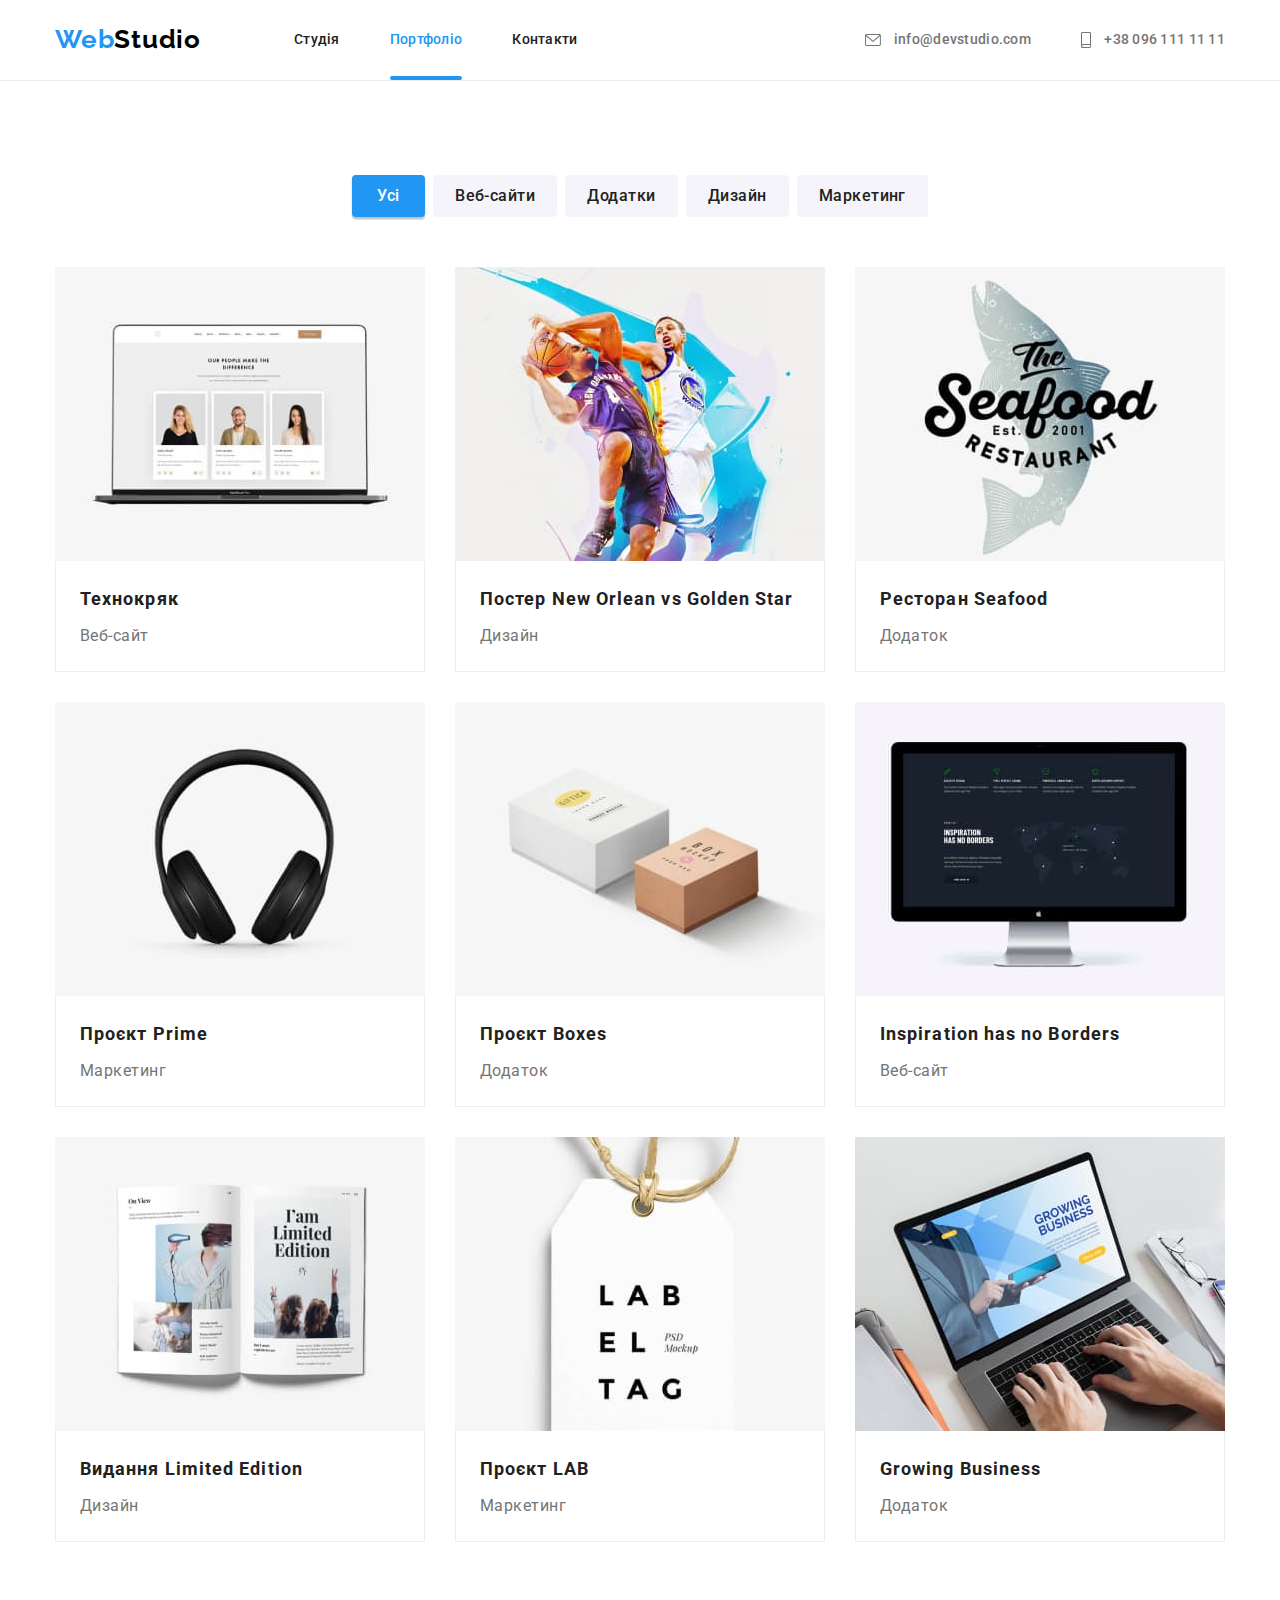
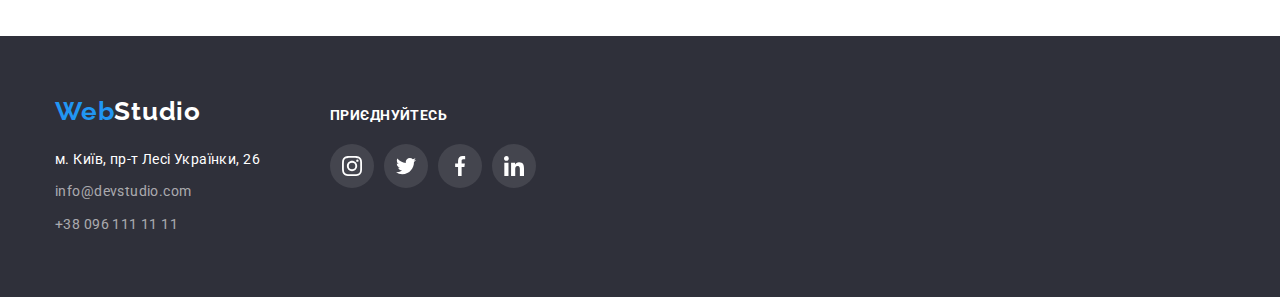
==== portfolio.html @ e6bd4885 "start" ====
<!DOCTYPE html>
<html lang="uk">

  <head>
    <meta charset="UTF-8" />
    <meta http-equiv="X-UA-Compatible" content="IE=edge" />
    <meta name="viewport" content="width=device-width, initial-scale=1.0" />
    <link rel="preconnect" href="https://fonts.googleapis.com" />
    <link rel="preconnect" href="https://fonts.gstatic.com" crossorigin />
    <link
      href="https://fonts.googleapis.com/css2?family=Raleway:wght@700&family=Roboto:wght@400;500;700;900&display=swap"
      rel="stylesheet" />
    <link rel="stylesheet" href="https://cdn.jsdelivr.net/npm/modern-normalize@1.1.0/modern-normalize.min.css" />
    <link rel="stylesheet" href="./css/styles.css" />
    <title>Портфоліо</title>
  </head>

  <body>
    <header class="page-header">
      <div class="container page-header-container">
        <nav class="page-nav">
          <a class="logo logo-header" href="./index.html">Web<span class="logo-beginning">Studio</span>
          </a>
          <ul class="list-nav">
            <li class="nav-item">
              <a href="./index.html" class="list-nav-item item ">Студія</a>
            </li>
            <li class="nav-item">
              <a href="./portfolio.html" class="list-nav-item item current ">Портфоліо</a>
            </li>
            <li class="nav-item">
              <a href="" class="list-nav-item item">Контакти</a>
            </li>
          </ul>
        </nav>
        <ul class="list-contacts">
          <li class="nav-item">

            <a href="mailto:info@devstudio.com" class="list-contacts-item item" aria-label="емайл">
              <svg class="icon-contacts" width="16" height="12">
                <use href="./images/icons.svg#icon-mail"></use>
              </svg>
              info@devstudio.com</a>
          </li>
          <li class="nav-item">
            <a href="tel:+380961111111" class="list-contacts-item item">
              <svg class="icon-contacts" width="10" height="16">
                <use href="./images/icons.svg#icon-smartphone"></use>
              </svg>
              +38 096 111 11 11</a>
          </li>
        </ul>
      </div>
    </header>
    <main>
      <section class=" section">
        <div class="container">
          <h1 class="visually-hidden">Портфоліо</h1>
          <ul class="filter list">
            <li><button type="button" class="filter-btn filter-active">Усі</button></li>
            <li><button type="button" class="filter-btn">Веб-сайти</button></li>
            <li><button type="button" class="filter-btn">Додатки</button></li>
            <li><button type="button" class="filter-btn">Дизайн</button></li>
            <li><button type="button" class="filter-btn">Маркетинг</button></li>
          </ul>
          <ul class="project-list list">
            <li class="project-item">
              <a class="project-card project-card-wrapper item" href="">
                <div class="project-list-img-wrapper">
                  <img src="./images/technocracy.jpg" alt="Ноутбук" width="370" height="294" />
                  <p class="overlay">Ресурс пропонує комплексні пропозиції з різним рівнем функціоналу та сервісів. Все
                    це дозволить відвідувачу отримати вичерпні відомості про компанію чи приватну особу.
                  </p>

                </div>

                <div class="card">
                  <h2 class="project-title">Технокряк</h2>
                  <p class="project-text">Веб-сайт</p>
                </div>
              </a>

            </li>
            <li class="project-item">
              <a class="project-card  project-card-wrapper item" href="">
                <div class="project-list-img-wrapper">
                  <img src="./images/poster.jpg" alt="Два боскетболіта" width="370" height="294" />
                  <p class="overlay">Ресурс пропонує комплексні пропозиції з різним рівнем функціоналу та сервісів. Все
                    це дозволить відвідувачу отримати вичерпні відомості про компанію чи приватну особу.
                  </p>
                </div>
                <div class="card">
                  <h2 class="project-title">Постер New Orlean vs Golden Star</h2>
                  <p class="project-text">Дизайн</p>
                </div>
              </a>
            </li>
            <li class="project-item">
              <a class="project-card project-card-wrapper item" href="">
                <div class="project-list-img-wrapper">
                  <img src="./images/restaurant.jpg" alt="Логотип ресторану у вигляді риби" width="370" height="294" />
                  <p class="overlay">Ресурс пропонує комплексні пропозиції з різним рівнем функціоналу та сервісів. Все
                    це дозволить відвідувачу отримати вичерпні відомості про компанію чи приватну особу.
                  </p>
                </div>
                <div class="card">
                  <h2 class="project-title">Ресторан Seafood</h2>
                  <p class="project-text">Додаток</p>
                </div>
              </a>
            </li>
            <li class="project-item">
              <a class="project-card project-card-wrapper item" href="">
                <div class="project-list-img-wrapper">
                  <img src="./images/project-prime.jpg" alt="Навушники" width="370" height="294" />
                  <p class="overlay">Ресурс пропонує комплексні пропозиції з різним рівнем функціоналу та сервісів. Все
                    це дозволить відвідувачу отримати вичерпні відомості про компанію чи приватну особу.
                  </p>
                </div>
                <div class="card">
                  <h2 class="project-title">Проєкт Prime</h2>
                  <p class="project-text">Маркетинг</p>
                </div>

              </a>

            </li>
            <li class="project-item">
              <a class="project-card project-card-wrapper item" href="">
                <div class="project-list-img-wrapper">
                  <img src="./images/project-boxes.jpg" alt="Дві коробки" width="370" height="294" />
                  <p class="overlay">Ресурс пропонує комплексні пропозиції з різним рівнем функціоналу та сервісів. Все
                    це дозволить відвідувачу отримати вичерпні відомості про компанію чи приватну особу.
                  </p>
                </div>
                <div class="card">
                  <h2 class="project-title">Проєкт Boxes</h2>
                  <p class="project-text">Додаток</p>
                </div>

              </a>

            </li>
            <li class="project-item">
              <a class="project-card project-card-wrapper item" href="">
                <div class="project-list-img-wrapper">
                  <img src="./images/inspirations-has-no-borders.jpg" alt="Монітор компьютера" width="370"
                    height="294" />
                  <p class="overlay">Ресурс пропонує комплексні пропозиції з різним рівнем функціоналу та сервісів. Все
                    це дозволить відвідувачу отримати вичерпні відомості про компанію чи приватну особу.
                  </p>
                </div>
                <div class="card">
                  <h2 class="project-title">Inspiration has no Borders</h2>
                  <p class="project-text">Веб-сайт</p>
                </div>

              </a>

            </li>
            <li class="project-item">
              <a class="project-card project-card-wrapper item" href="">
                <div class="project-list-img-wrapper">
                  <img src="./images/edition.jpg" alt="Журнал" width="370" height="294" />
                  <p class="overlay">Ресурс пропонує комплексні пропозиції з різним рівнем функціоналу та сервісів. Все
                    це дозволить відвідувачу отримати вичерпні відомості про компанію чи приватну особу.
                  </p>
                </div>
                <div class="card">
                  <h2 class="project-title">Видання Limited Edition</h2>
                  <p class="project-text">Дизайн</p>
                </div>
              </a>
            </li>
            <li class="project-item">
              <a class="project-card project-card-wrapper item" href="">
                <div class="project-list-img-wrapper">
                  <img src="./images/project-lab.jpg" alt="Бірка" width="370" height="294" />
                  <p class="overlay">Ресурс пропонує комплексні пропозиції з різним рівнем функціоналу та сервісів. Все
                    це дозволить відвідувачу отримати вичерпні відомості про компанію чи приватну особу.
                  </p>
                </div>
                <div class="card">
                  <h2 class="project-title">Проєкт LAB</h2>
                  <p class="project-text">Маркетинг</p>
                </div>
              </a>

            </li>
            <li class="project-item">
              <a class="project-card project-card-wrapper item" href="">
                <div class="project-list-img-wrapper">
                  <img src="./images/growing-business.jpg" alt="Ноутбук" width="370" height="294" />
                  <p class="overlay">Ресурс пропонує комплексні пропозиції з різним рівнем функціоналу та сервісів. Все
                    це дозволить відвідувачу отримати вичерпні відомості про компанію чи приватну особу.
                  </p>
                </div>
                <div class="card">
                  <h2 class="project-title">Growing Business</h2>
                  <p class="project-text">Додаток</p>
                </div>
              </a>


            </li class="project-item">
          </ul>
        </div>

      </section>
    </main>
    <footer class="end">
      <div class="container footer">
        <address class="footer-address">
          <a class="logo logo-footer" href="./index.html">Web<span class="logo-end">Studio</span>
          </a>
          <ul class="end-list">
            <li class="end-item">
              <a href="https://goo.gl/maps/i76kAnxAng7i5AZp6" target="_blank" rel="noopener noreferrer nofollow"
                class="end-list-item item maps">м. Київ, пр-т Лесі Українки, 26</a>
            </li>
            <li class="end-item">
              <a href="mailto:info@devstudio.com" class="end-list-item item">info@devstudio.com</a>
            </li>
            <li class="end-item">
              <a href="tel:+380961111111" class="end-list-item item">+38 096 111 11 11</a>
            </li>
          </ul>
        </address>
        <div class="footer-social">
          <p class="footer-text-social">приєднуйтесь</p>
          <ul class="footer-social-list">
            <li class="footer-social-list-item">
              <a href="" class=" social-list-link footer-social-list-link">
                <svg aria-label="іконка інстаграму " class="footer-social-list-icon" width="20" height="20">
                  <use href="./images/icons.svg#icon-instagram"></use>
                </svg>
              </a>
            </li>
            <li class="footer-social-list-item">
              <a href="" class="social-list-link footer-social-list-link">
                <svg aria-label="іконка твітеру " class="footer-social-list-icon" width="20" height="20">
                  <use href="./images/icons.svg#icon-twitter"></use>
                </svg>
              </a>
            </li>
            <li class="footer-social-list-item">
              <a href="" class="social-list-link footer-social-list-link">
                <svg aria-label="іконка фейсбуку " class="footer-social-list-icon" width="20" height="20">
                  <use href="./images/icons.svg#icon-facebook"></use>
                </svg>
              </a>
            </li>
            <li class="footer-social-list-item">
              <a href="" class="social-list-link footer-social-list-link">
                <svg aria-label="іконка лінкедіну " class="footer-social-list-icon" width="20" height="20">
                  <use href="./images/icons.svg#icon-linkedin"></use>
                </svg>
              </a>
            </li>
          </ul>

        </div>

      </div>
    </footer>
  </body>

</html>
---- css/styles.css ----
:root {
    --accent-color: #2196F3;
    --primari-text-color-teme-dark: #ffffff;
    --secondary-text-color-teme-dark: rgba(255, 255, 255, 0.6);
    --primari-text-color-teme-light: #757575;
    --secondary-text-color-teme-light: #212121;
    --fon-teme-dark: #2F303A;
    --fon-teme-light: #F5F5F5;
    --color-logo-header: #000;
    --color-logo-footer: #fff;
    --color-btn-active: #188CE8;
    --color-btn: #F5F4FA;
    --color-boody: #ffffff;
    --normal-font-weding: font-weight: 400;
    --transition-dur-and-func: 250ms cubic-bezier(0.4, 0, 0.2, 1);
}

h1,
h2,
h3,
p {
    margin-top: 0;
    margin-bottom: 0;
}

ul {
    margin-top: 0;
    margin-bottom: 0;
    padding-left: 0;
    list-style: none;
}

img {
    display: block;
    min-width: 100%;
    height: auto;
}

body {
    font-family: 'Roboto', sans-serif;
    background-color: var(--color-boody);
    color: var(--primari-text-color-teme-light);
    font-weight: var(--normal-font-weding);

}

.container {
    width: 1200px;
    margin-left: auto;
    margin-right: auto;
    padding-left: 15px;
    padding-right: 15px;

}

/* HEADER */
.page-header {
    border-bottom: 1px solid #ECECEC;
}

.logo {
    font-family: 'Raleway', sans-serif;
    font-weight: 700;
    font-size: 26px;
    line-height: 1.2;
    letter-spacing: 0.03em;
    color: var(--accent-color);
    text-decoration: none;

}

.logo-header {
    margin-right: 93px;
}


.logo-beginning {
    color: var(--color-logo-header);
}

.item {
    text-decoration: none;

}

.logo-header,
.list-nav-item,
.list-contacts-item {
    padding-top: 24px;
    padding-bottom: 25px;
}

.page-nav,
.page-header-container,
.list-nav,
.list-contacts {
    display: flex;
    align-items: center;

}

.page-header-container,
.list-nav,
.list-contacts {
    column-gap: 50px;

}

.icon-contacts {
    margin-right: 10px;
    fill: currentColor;
    vertical-align: middle;
}


.list-contacts {
    margin-left: auto;
}

.list-nav,
.list-contacts {
    font-weight: 500;
    font-size: 14px;
    line-height: 1.14;
    letter-spacing: 0.02em;
}

.list-nav-item {
    position: relative;
    color: var(--secondary-text-color-teme-light);
    transition: color var(--transition-dur-and-func);
}

.list-contacts-item {
    color: var(--primari-text-color-teme-light);
    transition: color var(--transition-dur-and-func);
}

.list-nav-item:hover,
.list-nav-item:focus {
    color: var(--accent-color);
}

.list-contacts-item:hover,
.list-contacts-item:focus {
    color: var(--accent-color);

}

.list-nav .item.current {
    color: var(--accent-color);
}

.current::after {
    content: '';
    position: absolute;
    display: block;
    width: 100%;
    height: 4px;
    border-radius: 2px;
    background-color: var(--accent-color);
    bottom: -8px;

}


/* HERO */
.hero {
    max-width: 1600px;
    height: 600px;
    margin-left: auto;
    margin-right: auto;
    padding-top: 200px;
    padding-bottom: 200px;
    background-color: #C4C4C4;
    text-align: center;
    background-image: linear-gradient(rgba(47, 48, 58, 0.4), rgba(47, 48, 58, 0.4)),
        url(../images/hero.jpg);
    background-repeat: no-repeat;
    background-position: center;
    background-size: cover;


}

.hero-title {
    margin-bottom: 30px;
    width: 700px;
    margin-left: auto;
    margin-right: auto;


    font-weight: 900;
    font-size: 44px;
    line-height: 1.36;
    letter-spacing: 0.06em;
    text-transform: uppercase;
    color: var(--primari-text-color-teme-dark);
}

.title {
    text-align: center;
    margin-bottom: 50px;
    font-weight: 700;
    font-size: 36px;
    line-height: 1.16;
    letter-spacing: 0.03em;
    color: var(--secondary-text-color-teme-light);
}

.hero-btn {
    padding-top: 10px;
    padding-bottom: 10px;
    padding-left: 32px;
    padding-right: 32px;


    font-weight: 700;
    font-size: 16px;
    line-height: 1.87;
    letter-spacing: 0.06em;
    cursor: pointer;
    background-color: var(--accent-color);
    color: var(--primari-text-color-teme-dark);
    border: 0;
    box-shadow: 0px 4px 4px rgba(0, 0, 0, 0.15);
    border-radius: 4px;
    border-color: transparent;
    transition: background-color var(--transition-dur-and-func);


}

.hero-btn:hover,
.hero-btn:focus {
    background-color: var(--color-btn-active);
}

/* ADVANTAGES */
.bcg-icon-advantage {
    display: flex;
    justify-content: center;
    align-items: center;
    height: 120px;
    background: #F5F4FA;
    border-radius: 4px;
    margin-bottom: 30px;
}

.icon-advantage {}

.section {
    padding-top: 94px;
    padding-bottom: 94px;
}

.advantages-list {
    display: flex;
}

.advantage-item {
    width: calc((100% - 90px) / 4);
    margin-right: 30px;
}

.advantage-item:nth-child(4n) {
    margin-right: 0;
}


.visually-hidden {
    position: absolute;
    white-space: nowrap;
    width: 1px;
    height: 1px;
    overflow: hidden;
    border: 0;
    padding: 0;
    clip: rect(0 0 0 0);
    clip-path: inset(50%);
    margin: -1px;
}

.advantage-title {
    margin-bottom: 10px;
    font-weight: 700;
    font-size: 14px;
    line-height: 1.14;
    letter-spacing: 0.03em;
    text-transform: uppercase;
    color: var(--secondary-text-color-teme-light);

}

.advantage-text {
    font-size: 14px;
    line-height: 1.71;
    letter-spacing: 0.03em;
}

/* CREATION */
.creation {
    padding-top: 0;
}

.creation-list {
    display: flex;
}

.creation-list-item {
    width: calc((100% - 60px) / 3);
    margin-right: 30px;
}

.creation-list-item:nth-child(3n) {
    margin-right: 0;
}

.creation-card {
    position: relative;
}

.creation-text {
    position: absolute;
    display: flex;
    justify-content: center;
    align-items: center;
    font-weight: 700;
    font-size: 14px;
    line-height: 1.14;
    text-align: center;
    letter-spacing: 0.03em;
    text-transform: uppercase;
    color: #FFFFFF;
    background-color: rgba(47, 48, 58, 0.8);
    bottom: 0;
    width: 100%;
    height: 70px;


}


/* TEAM */
.team {
    text-align: center;
    background: #F5F5F5;

}

.team-list {
    display: flex;

}

.team-list-item {
    width: calc((100% - 90px) / 4);
    margin-right: 30px;
    background: #fff;
    box-shadow: 0px 1px 3px rgba(0, 0, 0, 0.12), 0px 1px 1px rgba(0, 0, 0, 0.14), 0px 2px 1px rgba(0, 0, 0, 0.2);
    border-radius: 0px 0px 4px 4px;
}

.team-list-item:nth-child(4n) {
    margin-right: 0;
}

.team-worker {
    margin-bottom: 10px;
    font-weight: 500;
    font-size: 16px;
    line-height: 1.18;
    letter-spacing: 0.03em;
    color: var(--secondary-text-color-teme-light);
}

.team-jobs {
    font-size: 16px;
    line-height: 1.18;
    letter-spacing: 0.03em;
    margin-bottom: 16px;
}

.team-info {
    padding-top: 30px;
    padding-right: 30px;
    padding-left: 30px;
    padding-bottom: 30px;

}

.team-social-list,
.footer-social-list {
    display: flex;
    justify-content: center;
    column-gap: 10px;
}

.social-list-link {
    display: flex;
    align-items: center;
    justify-content: center;
    width: 44px;
    height: 44px;
    border-radius: 50%;
    background-color: #ffffff;
    transition: background-color var(--transition-dur-and-func);
}

.social-list-icon {
    fill: #AFB1B8;
    transition: fill var(--transition-dur-and-func);
}

.social-list-link:hover,
.social-list-link:focus {
    background-color: var(--accent-color);
}

.social-list-link:hover .social-list-icon,
.social-list-link:focus .social-list-icon {
    fill: #ffffff;
}

/* CUSTOMERS */
.customers-list {
    display: flex;
}

.customers-list-item {
    width: calc((100% - 150px) / 6);
    margin-right: 30px;

}

.customers-link {
    display: flex;
    justify-content: center;
    align-items: center;
    height: 92px;
    border: 1px solid #AFB1B8;
    border-radius: 4px;
    transition: border var(--transition-dur-and-func);

}

.customers-list-item:nth-child(6n) {
    margin-right: 0;
}

.icon-customers {
    fill: #AFB1B8;
    transition: fill var(--transition-dur-and-func);
}

.customers-link:hover,
.customers-link:focus {
    border: 1px solid var(--accent-color);
    border-radius: 4px;

}

.customers-link:hover .icon-customers,
.customers-link:focus .icon-customers {
    fill: var(--accent-color);

}


/* FOOTER */
address {
    font-style: normal;
    margin-right: 70px;
}

.end {
    padding-top: 60px;
    padding-bottom: 60px;
    background-color: var(--fon-teme-dark);
}

.logo-footer {
    display: inline-block;
    margin-bottom: 20px;
}

.logo-end {
    color: var(--color-logo-footer);
}


.end-list-item {
    font-size: 14px;
    line-height: 1.71;
    letter-spacing: 0.03em;
    color: var(--secondary-text-color-teme-dark);
    transition: color var(--transition-dur-and-func);

}

.end-item:not(:last-child) {
    margin-bottom: 9px;
}

.end-list-item:hover,
.end-list-item:focus {
    color: var(--accent-color);
}

.maps {
    color: var(--primari-text-color-teme-dark);

}

.footer-social-list-link {
    background: rgba(255, 255, 255, 0.1);
}

.footer-social-list-icon {
    fill: #fff;
}

.footer-text-social {
    font-weight: 700;
    font-size: 14px;
    line-height: 1.14;
    letter-spacing: 0.03em;
    text-transform: uppercase;
    color: #FFFFFF;
    margin-bottom: 20px;

}

.footer {
    display: flex;
    align-items: baseline;
}


/* PORTFOLIO */

.filter {
    margin-bottom: 50px;
    display: flex;
    justify-content: center;
    column-gap: 8px;


}

.filter-btn {
    min-width: 73px;
    padding-top: 6px;
    padding-bottom: 6px;
    padding-left: 20px;
    padding-right: 20px;
    font-weight: 500;
    font-size: 16px;
    line-height: 1.62;
    letter-spacing: 0.03em;
    cursor: pointer;
    background-color: var(--color-btn);
    color: var(--secondary-text-color-teme-light);
    border-color: transparent;
    border-radius: 4px;
    transition: color var(--transition-dur-and-func), background-color var(--transition-dur-and-func), box-shadow var(--transition-dur-and-func);
}

.filter-btn:hover,
.filter-btn:focus {
    background-color: var(--accent-color);
    color: var(--primari-text-color-teme-dark);
    box-shadow: 0px 3px 1px rgba(0, 0, 0, 0.1), 0px 1px 2px rgba(0, 0, 0, 0.08), 0px 2px 2px rgba(0, 0, 0, 0.12);

}
.filter-active{
    background-color: var(--accent-color);
    color: #fff;
    box-shadow: 0px 3px 1px rgba(0, 0, 0, 0.1), 0px 1px 2px rgba(0, 0, 0, 0.08), 0px 2px 2px rgba(0, 0, 0, 0.12);

}

.project-list {
    display: flex;
    flex-wrap: wrap;

}

.project-item {
    width: calc((100% - 60px) / 3);
    margin-right: 30px;
    margin-bottom: 30px;
}

.project-item:nth-child(3n) {
    margin-right: 0;
}

.project-item:nth-last-child(-n + 3) {
    margin-bottom: 0;
}



.card {
    padding-top: 20px;
    padding-bottom: 20px;
    padding-right: 24px;
    padding-left: 24px;
    border-bottom: 1px solid #EEEEEE;
    border-left: 1px solid #EEEEEE;
    border-right: 1px solid #EEEEEE;
}

.project-title {
    margin-bottom: 4px;
    font-weight: 700;
    font-size: 18px;
    line-height: 2;
    letter-spacing: 0.06em;
    color: var(--secondary-text-color-teme-light);
}

.project-text {

    font-size: 16px;
    line-height: 1.88;
    letter-spacing: 0.03em;
    color: #757575;
}

.project-card {
    display: block;
    transition: box-shadow var(--transition-dur-and-func);
}

.project-card:hover,
.project-card:focus {
    box-shadow: 0px 1px 1px rgba(0, 0, 0, 0.12), 0px 4px 4px rgba(0, 0, 0, 0.06), 1px 4px 6px rgba(0, 0, 0, 0.16);
}

.project-list-img-wrapper {
    position: relative;
    overflow: hidden;
}

.overlay {
    display: flex;
    justify-content: center; 
    align-items: center;
    font-weight: 400;
    font-size: 18px;
    line-height: 1.56;
    letter-spacing: 0.03em;

    position: absolute;
    top: 1px;
    left: 0;
    height: 100%;
    width: 100%;

    color: #FFFFFF;
    background-color: rgba(33, 150, 243, 0.9);

    padding-left: 24px;
    padding-right: 24px;

    overflow: auto;
    transform: translateY(100%);
    transition: transform var(--transition-dur-and-func);


}

.project-card-wrapper:hover .overlay,
.project-card-wrapper:focus .overlay {
    transform: translateY(0%);
}

.backdrop {
    position: fixed;
    z-index: 100;
    top: 0;
    left: 0;
    width: 100%;
    height: 100%;
    background-color: rgba(0, 0, 0, 0.2);
    opacity: 1;
    transition: opacity var(--transition-dur-and-func);
}

.backdrop.is-hidden {
    opacity: 0;
    visibility: hidden;
    pointer-events: none;

}

.modal {
    position: absolute;
    top: 50%;
    left: 50%;
    transform: translate(-50%, -50%);
    width: 528px;
    height: 581px;
    background: #FFFFFF;
    box-shadow: 0px 1px 3px rgba(0, 0, 0, 0.12), 0px 1px 1px rgba(0, 0, 0, 0.14), 0px 2px 1px rgba(0, 0, 0, 0.2);
    border-radius: 4px;
    transition: transform var(--transition-dur-and-func);

}

.modal-close-btn {
    position: absolute;
    top: 8px;
    right: 8px;
    display: flex;
    align-items: center;
    justify-content: center;
    width: 30px;
    height: 30px;
    border-radius: 50%;
    background-color: transparent;
    border: 1px solid rgba(0, 0, 0, 0.1);
    padding: 0;
    cursor: pointer;




}
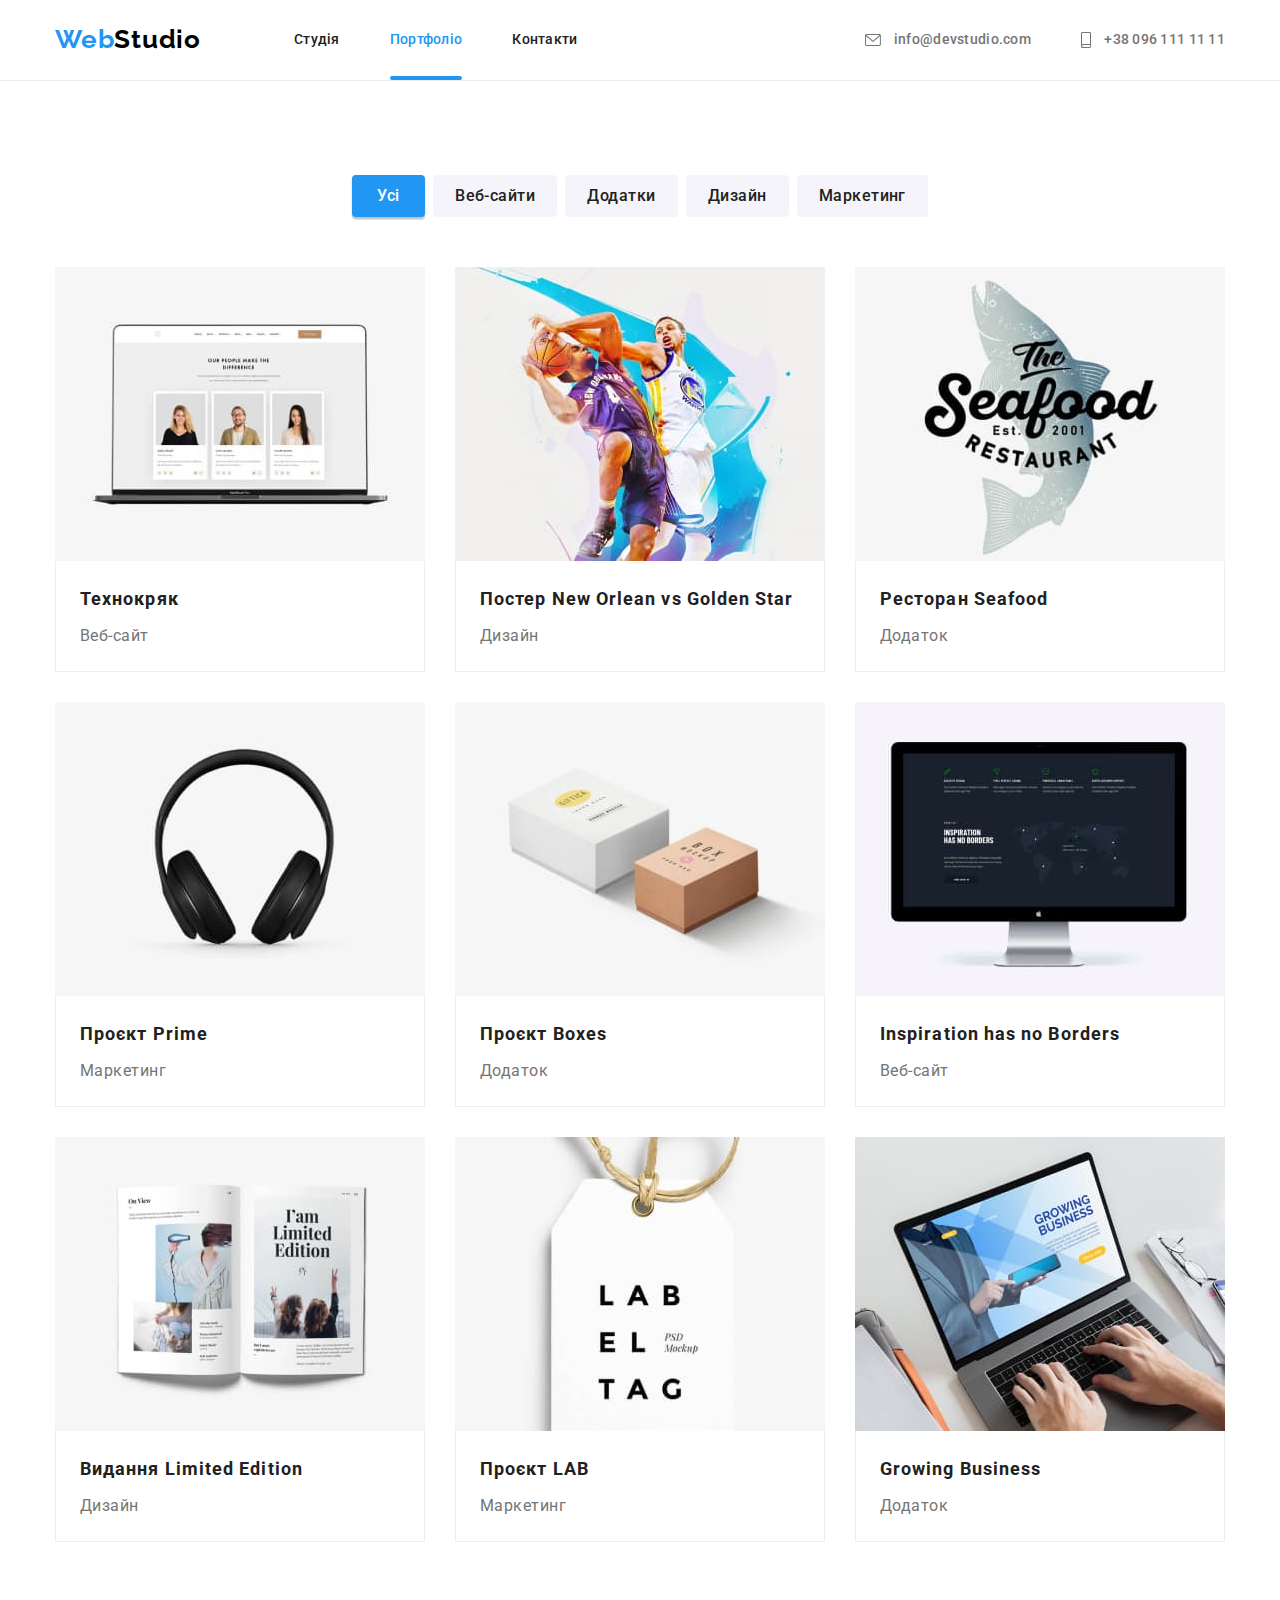
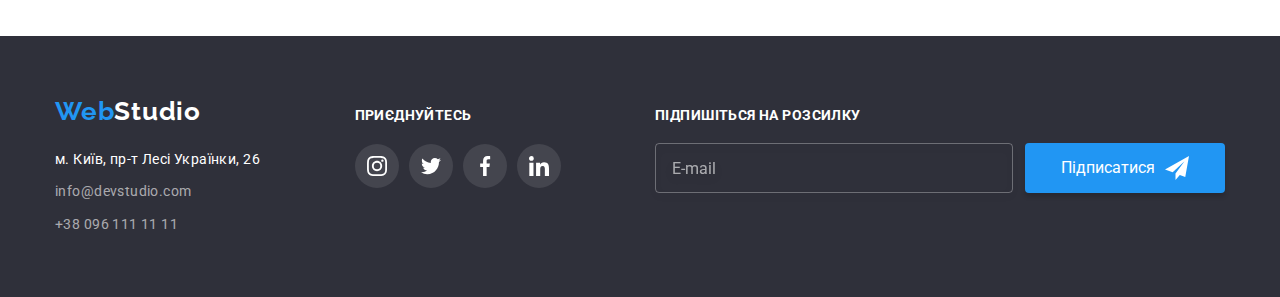
==== commit d21e7d94: "created forms" ====
--- a/portfolio.html
+++ b/portfolio.html
@@ -258,9 +258,25 @@
               </a>
             </li>
           </ul>
-
+    
+    
         </div>
-
+        <div class="footer-modal">
+          <form class="footer-form">
+    
+            <label class="footer-form-label">
+              <p class="footer-form-text">Підпишіться на розсилку</p>
+              <input type="email" class="footer-form-input" name="user_email" required placeholder="E-mail">
+            </label>
+            <button class="footer-form-btn" type="submit">Підписатися
+              <svg class="footer-form-btn-icon" width="24" height="24">
+                <use href="./images/icons.svg#icon-telegram"></use>
+              </svg>
+            </button>
+    
+          </form>
+        </div>
+    
       </div>
     </footer>
   </body>
--- a/css/styles.css
+++ b/css/styles.css
@@ -470,7 +470,6 @@
 /* FOOTER */
 address {
     font-style: normal;
-    margin-right: 70px;
 }
 
 .end {
@@ -512,6 +511,7 @@
 
 }
 
+
 .footer-social-list-link {
     background: rgba(255, 255, 255, 0.1);
 }
@@ -534,6 +534,86 @@
 .footer {
     display: flex;
     align-items: baseline;
+    justify-content: space-between;
+}
+
+.footer-modal {
+    width: 570px;
+    height: 86px;
+    left: 815px;
+    top: 2748px;
+}
+
+.footer-form {
+    display: flex;
+    align-items: flex-end;
+}
+
+.footer-form-text {
+    font-weight: 700;
+    font-size: 14px;
+    line-height: 16px;
+    letter-spacing: 0.03em;
+    text-transform: uppercase;
+    margin-bottom: 20px;
+
+    color: var(--primari-text-color-teme-dark);
+}
+
+
+.footer-form-input {
+
+    width: 358px;
+    height: 50px;
+    left: 815px;
+    top: 2784px;
+    padding-left: 16px;
+    padding-right: 16px;
+    margin-right: 12px;
+
+    border: 1px solid rgba(255, 255, 255, 0.3);
+    filter: drop-shadow(0px 4px 4px rgba(0, 0, 0, 0.15));
+    border-radius: 4px;
+    background-color: transparent;
+    color: var(--primari-text-color-teme-dark);
+    transition: border-color var(--transition-dur-and-func)
+}
+
+.footer-form-input:focus {
+    outline: none;
+    border-color: var(--accent-color);
+}
+
+.footer-form-input::placeholder {
+    font-size: 16px;
+    line-height: 1.25;
+    color: rgba(255, 255, 255, 0.6);
+
+}
+
+.footer-form-btn {
+    display: flex;
+    align-items: center;
+    justify-content: center;
+    width: 200px;
+    height: 50px;
+
+    background-color: var(--accent-color);
+    box-shadow: 0px 4px 4px rgba(0, 0, 0, 0.15);
+    border-radius: 4px;
+    border-color: transparent;
+    color: #fff;
+    transition: background-color var(--transition-dur-and-func);
+
+}
+
+.footer-form-btn:hover,
+.footer-form-btn:focus {
+    background-color: var(--color-btn-active);
+}
+
+.footer-form-btn-icon {
+    margin-left: 10px;
 }
 
 
@@ -573,7 +653,8 @@
     box-shadow: 0px 3px 1px rgba(0, 0, 0, 0.1), 0px 1px 2px rgba(0, 0, 0, 0.08), 0px 2px 2px rgba(0, 0, 0, 0.12);
 
 }
-.filter-active{
+
+.filter-active {
     background-color: var(--accent-color);
     color: #fff;
     box-shadow: 0px 3px 1px rgba(0, 0, 0, 0.1), 0px 1px 2px rgba(0, 0, 0, 0.08), 0px 2px 2px rgba(0, 0, 0, 0.12);
@@ -646,7 +727,7 @@
 
 .overlay {
     display: flex;
-    justify-content: center; 
+    justify-content: center;
     align-items: center;
     font-weight: 400;
     font-size: 18px;
@@ -676,6 +757,8 @@
 .project-card-wrapper:focus .overlay {
     transform: translateY(0%);
 }
+
+/* BACKDROP */
 
 .backdrop {
     position: fixed;
@@ -696,6 +779,8 @@
 
 }
 
+/* MODAL WINDOW */
+
 .modal {
     position: absolute;
     top: 50%;
@@ -703,6 +788,7 @@
     transform: translate(-50%, -50%);
     width: 528px;
     height: 581px;
+    padding: 40px;
     background: #FFFFFF;
     box-shadow: 0px 1px 3px rgba(0, 0, 0, 0.12), 0px 1px 1px rgba(0, 0, 0, 0.14), 0px 2px 1px rgba(0, 0, 0, 0.2);
     border-radius: 4px;
@@ -724,8 +810,204 @@
     border: 1px solid rgba(0, 0, 0, 0.1);
     padding: 0;
     cursor: pointer;
-
-
-
+    transition: fill var(--transition-dur-and-func);
+
+}
+
+.modal-close-btn:hover,
+.modal-close-btn:focus {
+    fill: var(--accent-color);
+}
+
+
+.modal-form-title {
+    font-weight: 700;
+    font-size: 20px;
+    line-height: 1.15;
+    text-align: center;
+    letter-spacing: 0.03em;
+    color: var(--secondary-text-color-teme-light);
+    margin-bottom: 12px;
+}
+
+.modal-form {
+    display: flex;
+    flex-direction: column;
+}
+
+.modal-form-input {
+    width: 100%;
+    height: 40px;
+    border: 1px solid rgba(33, 33, 33, 0.2);
+    border-radius: 4px;
+    padding-left: 42px;
+    transition: border-color var(--transition-dur-and-func);
+}
+
+.modal-form-input:focus {
+    outline: none;
+    border-color: var(--accent-color);
+
+}
+
+.modal-form-field-desc {
+    display: inline-block;
+    font-weight: 400;
+    font-size: 12px;
+    line-height: 14px;
+    letter-spacing: 0.01em;
+    color: #757575;
+    margin-bottom: 4px;
+}
+
+.modal-form-input-wrapper {
+    position: relative;
+    display: block;
+    margin-bottom: 10px;
+}
+
+.modal-form-input-icon {
+    position: absolute;
+    top: 50%;
+    left: 12px;
+    transform: translateY(-50%);
+    display: block;
+    transition: fill var(--transition-dur-and-func);
+
+}
+
+.modal-form-input:focus+.modal-form-input-icon {
+    fill: var(--accent-color);
+}
+
+.modal-form-massage {
+    width: 100%;
+    height: 120px;
+    border: 1px solid rgba(33, 33, 33, 0.2);
+    border-radius: 4px;
+    padding: 12px 16px;
+    resize: none;
+    transition: border-color var(--transition-dur-and-func);
+    margin-bottom: 20px;
+
+}
+
+.modal-form-massage:focus {
+    outline: none;
+    border-color: var(--accent-color);
+}
+
+.modal-form-massage::placeholder {
+    font-size: 12px;
+    line-height: 1.17;
+    letter-spacing: 0.01em;
+    color: rgba(117, 117, 117, 0.5);
+}
+
+.modal-form-check-filed {
+    display: block;
+    position: relative;
+    margin-bottom: 30px;
+
+
+}
+
+.modal-form-check {
+    position: absolute;
+}
+
+.modal-form-own-check {
+    position: absolute;
+    display: none;
+    background-color: var(--accent-color);
+    border-radius: 2px;
+}
+
+.modal-form-own-checkbox {
+    position: absolute;
+
+}
+
+.modal-form-own-check,
+.modal-form-own-checkbox {
+    left: 9px;
+    transform: translateY(23%);
+
+}
+
+.modal-form-own-check-icon {
+    display: none;
+
+
+}
+
+.modal-form-check:checked+.modal-form-own-check {
+    display: inline-block;
+}
+
+.modal-form-check:checked+.modal-form-own-check .modal-form-own-check-icon {
+    display: block;
+}
+
+.modal-form-check:checked~.modal-form-own-checkbox .modal-form-own-checkbox-icon {
+    display: none;
+}
+
+.modal-form-check:focus+.modal-form-own-check,
+.modal-form-check:focus+.modal-form-own-checkbox {
+    box-shadow: 0 0 0 2px rgba(81, 43, 250, 0.5);
+}
+
+.modal-form-field-desc-checkbox {
+    display: flex;
+    justify-content: center;
+    align-items: center;
+    font-size: 14px;
+    line-height: 1.71;
+    letter-spacing: 0.03em;
+    color: var(--primari-text-color-teme-light);
+
+}
+
+.modal-form-field-desc-checkbox-link {
+    display: inline-block;
+    font-weight: 400;
+    font-size: 14px;
+    line-height: 1.71;
+    letter-spacing: 0.03em;
+    text-decoration-line: underline solid;
+
+
+    color: var(--accent-color);
+}
+
+.modal-form-submit {
+    width: 200px;
+    height: 50px;
+    left: 700px;
+    top: 712px;
+    align-self: center;
+
+    background: var(--accent-color);
+    box-shadow: 0px 4px 4px rgba(0, 0, 0, 0.15);
+    border-radius: 4px;
+    border-color: transparent;
+    cursor: pointer;
+    font-weight: 700;
+    font-size: 16px;
+    line-height: 1.88;
+    display: flex;
+    align-items: center;
+    justify-content: center;
+    letter-spacing: 0.06em;
+    color: #FFFFFF;
+
+    transition: background-color var(--transition-dur-and-func);
+
+}
+
+.modal-form-submit:hover,
+.modal-form-submit:focus {
+    background-color: #188CE8;
 
 }